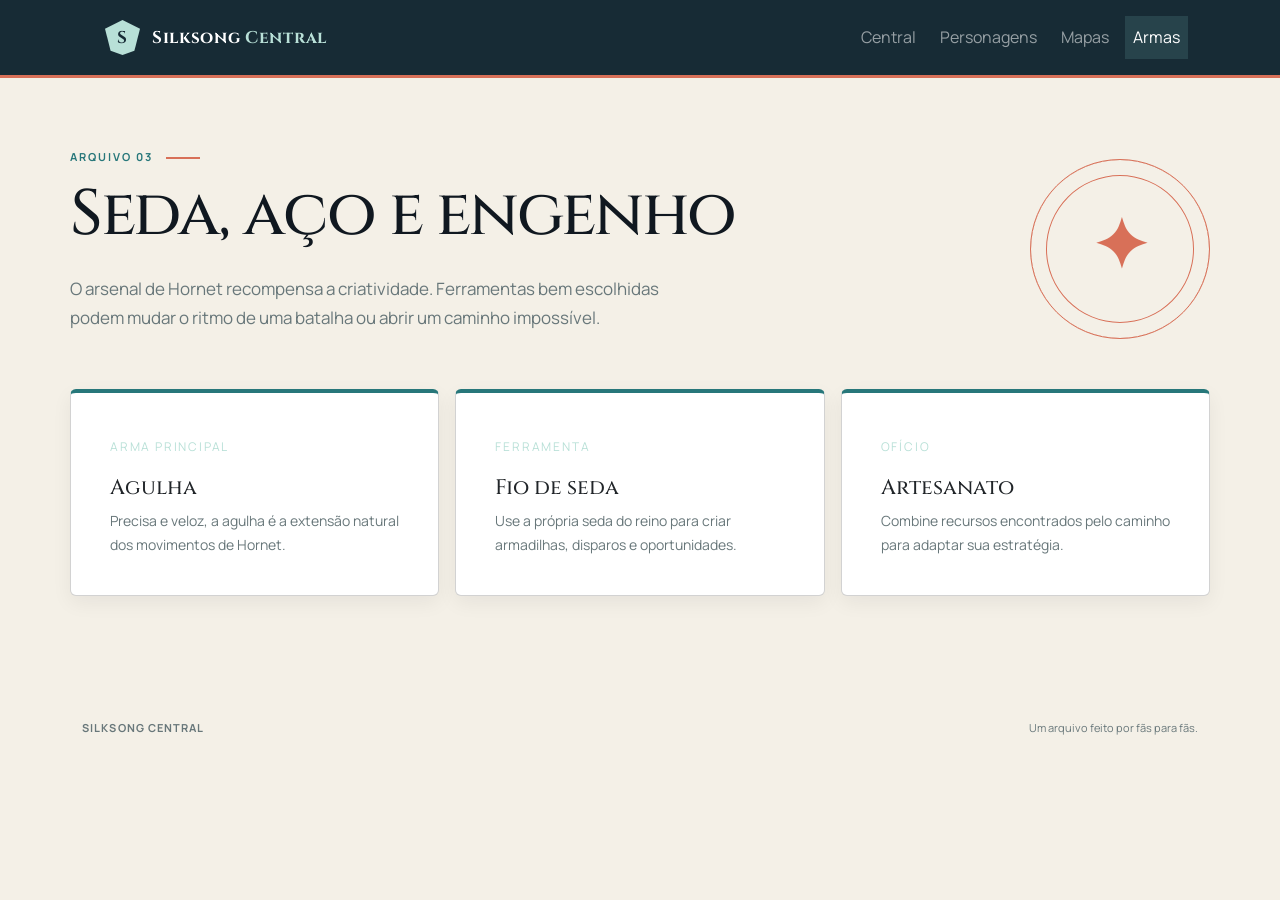
==== armas.html @ 537a9fef "início" ====
<!doctype html>
<html lang="pt-BR">
  <head>
    <meta charset="utf-8" />
    <meta name="viewport" content="width=device-width, initial-scale=1" />
    <title>Armas | Silksong Central</title>
    <link rel="preconnect" href="https://fonts.googleapis.com" />
    <link rel="preconnect" href="https://fonts.gstatic.com" crossorigin />
    <link
      href="https://fonts.googleapis.com/css2?family=Cinzel:wght@600;700;800&family=Manrope:wght@400;500;600;700&display=swap"
      rel="stylesheet"
    />
    <link
      href="https://cdn.jsdelivr.net/npm/bootstrap@5.3.3/dist/css/bootstrap.min.css"
      rel="stylesheet"
    />
    <link rel="stylesheet" href="css/style.css" />
  </head>
  <body>
    <header>
      <nav class="navbar navbar-expand-lg site-header" data-bs-theme="dark">
        <div class="container">
          <a class="navbar-brand brand" href="central.html"
            ><span class="brand-mark">S</span
            ><span>Silksong <em>Central</em></span></a
          ><button
            class="navbar-toggler"
            type="button"
            data-bs-toggle="collapse"
            data-bs-target="#siteNav"
            aria-label="Abrir menu"
          >
            <span class="navbar-toggler-icon"></span>
          </button>
          <div
            class="collapse navbar-collapse justify-content-end"
            id="siteNav"
          >
            <ul class="navbar-nav gap-lg-2">
              <li class="nav-item">
                <a class="nav-link" href="central.html">Central</a>
              </li>
              <li class="nav-item">
                <a class="nav-link" href="personagens.html">Personagens</a>
              </li>
              <li class="nav-item">
                <a class="nav-link" href="mapas.html">Mapas</a>
              </li>
              <li class="nav-item">
                <a class="nav-link active" href="armas.html" aria-current="page"
                  >Armas</a
                >
              </li>
            </ul>
          </div>
        </div>
      </nav>
    </header>
    <main class="page-main container">
      <div class="row align-items-center g-5">
        <div class="col-lg-8">
          <p class="eyebrow">Arquivo 03 <span></span></p>
          <h1>Seda, aço e engenho</h1>
          <p class="page-lead">
            O arsenal de Hornet recompensa a criatividade. Ferramentas bem
            escolhidas podem mudar o ritmo de uma batalha ou abrir um caminho
            impossível.
          </p>
        </div>
        <div class="col-lg-4">
          <div class="tool-symbol" aria-hidden="true">✦</div>
        </div>
      </div>
      <div class="row g-3 mt-4">
        <div class="col-md-4">
          <article class="card entry h-100">
            <div class="card-body">
              <span class="card-number">ARMA PRINCIPAL</span>
              <h2>Agulha</h2>
              <p>
                Precisa e veloz, a agulha é a extensão natural dos movimentos de
                Hornet.
              </p>
            </div>
          </article>
        </div>
        <div class="col-md-4">
          <article class="card entry h-100">
            <div class="card-body">
              <span class="card-number">FERRAMENTA</span>
              <h2>Fio de seda</h2>
              <p>
                Use a própria seda do reino para criar armadilhas, disparos e
                oportunidades.
              </p>
            </div>
          </article>
        </div>
        <div class="col-md-4">
          <article class="card entry h-100">
            <div class="card-body">
              <span class="card-number">OFÍCIO</span>
              <h2>Artesanato</h2>
              <p>
                Combine recursos encontrados pelo caminho para adaptar sua
                estratégia.
              </p>
            </div>
          </article>
        </div>
      </div>
    </main>
    <footer class="container">
      SILKSONG CENTRAL <span>Um arquivo feito por fãs para fãs.</span>
    </footer>
    <script src="https://cdn.jsdelivr.net/npm/bootstrap@5.3.3/dist/js/bootstrap.bundle.min.js"></script>
  </body>
</html>
---- css/style.css ----
@import url("https://fonts.googleapis.com/css2?family=Cinzel:wght@600;700;800&family=Manrope:wght@400;500;600;700&display=swap");

:root {
  --ink: #101820;
  --night: #172b35;
  --teal: #27777a;
  --aqua: #b8e0d7;
  --coral: #d87058;
  --paper: #f4f0e7;
  --muted: #68777a;
}
* {
  box-sizing: border-box;
}

body {
  margin: 0;
  color: var(--ink);
  background: var(--paper);
  font:
    16px/1.7 "Manrope",
    sans-serif;
}

a {
  color: inherit;
  text-decoration: none;
}

.content-width {
  width: min(1120px, calc(100% - 48px));
  margin-inline: auto;
}

.site-header {
  min-height: 78px;
  padding: 0 max(24px, calc((100vw - 1120px) / 2));
  display: flex;
  align-items: center;
  justify-content: space-between;
  gap: 30px;
  background: var(--night);
  color: #fff;
  border-bottom: 3px solid var(--coral);
}

.brand {
  display: flex;
  align-items: center;
  gap: 12px;
  font:
    700 17px "Cinzel",
    serif;
  letter-spacing: 0.04em;
  white-space: nowrap;
}
.brand em {
  color: var(--aqua);
  font-style: normal;
}
.brand-mark {
  display: grid;
  width: 35px;
  height: 35px;
  place-items: center;
  color: var(--night);
  background: var(--aqua);
  clip-path: polygon(50% 0, 100% 25%, 84% 88%, 50% 100%, 16% 88%, 0 25%);
}

nav ul {
  display: flex;
  gap: 7px;
  padding: 0;
  margin: 0;
  list-style: none;
}
nav a {
  display: block;
  padding: 9px 13px;
  color: #c7d6d4;
  font-size: 13px;
  font-weight: 700;
}
nav a:hover,
nav a.active {
  color: #fff;
  background: #27434b;
}

.hero {
  display: grid;
  grid-template-columns: 0.9fr 1.1fr;
  min-height: 540px;
  align-items: center;
  gap: 36px;
}
.hero-copy {
  padding-block: 60px;
}
.eyebrow {
  margin: 0 0 13px;
  color: var(--teal);
  font-size: 11px;
  font-weight: 700;
  letter-spacing: 0.18em;
  text-transform: uppercase;
}
.eyebrow span {
  display: inline-block;
  width: 34px;
  margin-left: 9px;
  border-top: 2px solid var(--coral);
  vertical-align: middle;
}

h1,
h2,
h3 {
  margin-top: 0;
  font-family: "Cinzel", serif;
  line-height: 1.12;
}
h1 {
  margin-bottom: 24px;
  font-size: clamp(42px, 6vw, 78px);
  letter-spacing: -0.03em;
}
h1 strong {
  color: var(--teal);
  font-weight: 800;
}
.intro {
  max-width: 460px;
  margin-bottom: 31px;
  color: var(--muted);
  font-size: 17px;
}
.button {
  display: inline-flex;
  align-items: center;
  gap: 25px;
  padding: 13px 18px;
  color: #fff;
  background: var(--coral);
  font-size: 13px;
  font-weight: 700;
  box-shadow: 5px 5px 0 var(--night);
  transition:
    transform 0.2s,
    box-shadow 0.2s;
}
.button:hover {
  transform: translate(3px, 3px);
  box-shadow: 2px 2px 0 var(--night);
}

.hero-art {
  position: relative;
  min-height: 430px;
  overflow: hidden;
  isolation: isolate;
  background: var(--teal);
}
.hero-art:before {
  position: absolute;
  inset: 0;
  z-index: -1;
  background:
    repeating-linear-gradient(
      125deg,
      transparent 0 18px,
      rgba(255, 255, 255, 0.04) 19px 20px
    ),
    linear-gradient(145deg, #174a55, #449a91);
  content: "";
}
.moon {
  position: absolute;
  top: 62px;
  right: 14%;
  width: 180px;
  height: 180px;
  border-radius: 50%;
  background: var(--aqua);
  box-shadow:
    0 0 0 16px rgba(184, 224, 215, 0.13),
    0 0 70px rgba(184, 224, 215, 0.35);
}
.spire {
  position: absolute;
  bottom: -70px;
  left: 32%;
  width: 230px;
  height: 370px;
  background: #102d38;
  clip-path: polygon(
    47% 0,
    58% 34%,
    74% 44%,
    68% 100%,
    9% 100%,
    22% 49%,
    38% 38%
  );
}
.silk {
  position: absolute;
  z-index: 1;
  width: 280px;
  height: 600px;
  border: 2px solid rgba(244, 240, 231, 0.55);
  border-radius: 50%;
  transform: rotate(29deg);
}
.silk-one {
  top: -170px;
  left: 4%;
}
.silk-two {
  top: -140px;
  right: -70px;
  transform: rotate(-27deg);
}
.hero-caption {
  position: absolute;
  right: 24px;
  bottom: 22px;
  color: var(--aqua);
  font:
    700 12px/1.2 "Cinzel",
    serif;
  letter-spacing: 0.19em;
  text-align: right;
}
.hero-caption small {
  font:
    9px "Manrope",
    sans-serif;
  letter-spacing: 0.12em;
}

.section {
  padding-block: 42px 100px;
}
.section-heading {
  display: flex;
  align-items: center;
  gap: 30px;
  margin-bottom: 27px;
}
.section-heading h2 {
  margin: 0;
  font-size: 31px;
}
.rule {
  height: 1px;
  flex: 1;
  background: #cbd1c7;
}
.feature-grid {
  display: grid;
  grid-template-columns: repeat(3, 1fr);
  gap: 15px;
}
.feature-card {
  min-height: 250px;
  padding: 26px;
  position: relative;
  overflow: hidden;
  color: #fff;
  background: var(--night);
}
.feature-card:after {
  position: absolute;
  right: -25px;
  bottom: -60px;
  width: 170px;
  height: 170px;
  border: 1px solid rgba(184, 224, 215, 0.35);
  border-radius: 50%;
  content: "";
}
.card-maps {
  background: #286e73;
}
.card-tools {
  background: #a35348;
}
.card-number {
  color: var(--aqua);
  font:
    12px "Manrope",
    sans-serif;
  letter-spacing: 0.15em;
}
.feature-card h3 {
  max-width: 200px;
  margin: 25px 0 9px;
  font-size: 22px;
}
.feature-card p {
  max-width: 230px;
  margin: 0;
  color: #d2dfdb;
  font-size: 13px;
  line-height: 1.6;
}
.card-link {
  position: absolute;
  bottom: 24px;
  color: var(--aqua);
  font-size: 12px;
  font-weight: 700;
}
.quote-band {
  padding: 45px 0;
  color: #fff;
  background: var(--night);
}
.quote-band p {
  margin: 0 0 7px;
  font:
    23px "Cinzel",
    serif;
}
.quote-band span {
  color: var(--aqua);
  font-size: 11px;
  letter-spacing: 0.12em;
  text-transform: uppercase;
}
footer {
  padding-block: 23px;
  color: var(--muted);
  font-size: 11px;
  font-weight: 700;
  letter-spacing: 0.1em;
}
footer span {
  float: right;
  font-weight: 400;
  letter-spacing: 0;
}

.page-main {
  padding: 70px 0 100px;
}
.page-main h1 {
  font-size: clamp(38px, 5vw, 64px);
}
.page-lead {
  max-width: 620px;
  color: var(--muted);
  font-size: 17px;
}
.entry-grid {
  display: grid;
  grid-template-columns: repeat(3, 1fr);
  gap: 15px;
  margin-top: 45px;
}
.entry {
  min-height: 190px;
  padding: 23px;
  background: #fff;
  border-top: 4px solid var(--teal);
  box-shadow: 0 7px 20px rgba(16, 24, 32, 0.06);
}
.entry h2 {
  margin: 18px 0 8px;
  font-size: 21px;
}
.entry p {
  margin: 0;
  color: var(--muted);
  font-size: 14px;
}

.page-image {
  width: 100%;
  border: 12px solid #fff;
  box-shadow: 12px 12px 0 var(--aqua);
}
.map-symbol,
.tool-symbol {
  display: grid;
  width: 180px;
  height: 180px;
  margin-left: auto;
  place-items: center;
  color: var(--teal);
  border: 1px solid var(--teal);
  border-radius: 50%;
  font:
    800 68px "Cinzel",
    serif;
  box-shadow:
    inset 0 0 0 15px var(--paper),
    inset 0 0 0 16px var(--teal);
}
.tool-symbol {
  color: var(--coral);
  border-color: var(--coral);
  box-shadow:
    inset 0 0 0 15px var(--paper),
    inset 0 0 0 16px var(--coral);
}
.btn-primary {
  border: 0;
  border-radius: 0;
  background: var(--coral);
  box-shadow: 5px 5px 0 var(--night);
}
.btn-primary:hover {
  background: #b95845;
}
.btn-outline-light {
  border-radius: 0;
}

@media (max-width: 700px) {
  .site-header {
    flex-wrap: wrap;
    padding: 17px 18px 13px;
    gap: 12px;
  }
  .site-header nav {
    width: 100%;
    overflow-x: auto;
  }
  .site-header nav ul {
    justify-content: space-between;
  }
  .site-header nav a {
    padding: 6px 7px;
  }
  .content-width {
    width: min(100% - 36px, 1120px);
  }
  .hero {
    grid-template-columns: 1fr;
    min-height: auto;
    gap: 10px;
  }
  .hero-copy {
    padding: 60px 0 30px;
  }
  .hero-art {
    min-height: 310px;
  }
  .moon {
    top: 30px;
    width: 130px;
    height: 130px;
  }
  .section {
    padding-bottom: 65px;
  }
  .feature-grid,
  .entry-grid {
    grid-template-columns: 1fr;
  }
  .feature-card {
    min-height: 215px;
  }
  footer span {
    float: none;
    display: block;
    margin-top: 5px;
  }
}
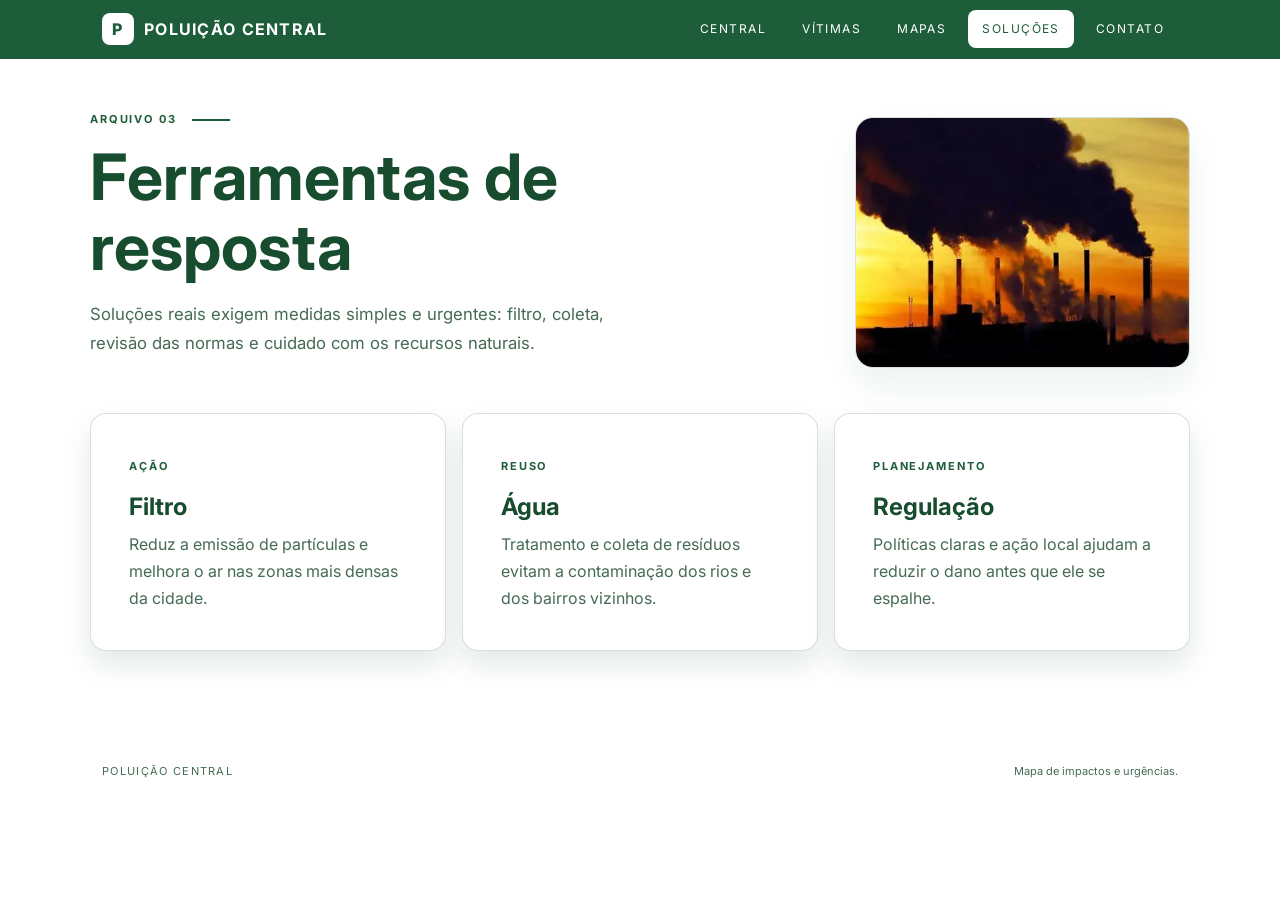
==== commit ea5ab4c2: "fim" ====
--- a/armas.html
+++ b/armas.html
@@ -3,116 +3,81 @@
   <head>
     <meta charset="utf-8" />
     <meta name="viewport" content="width=device-width, initial-scale=1" />
-    <title>Armas | Silksong Central</title>
+    <title>Soluções | Poluição Central</title>
     <link rel="preconnect" href="https://fonts.googleapis.com" />
     <link rel="preconnect" href="https://fonts.gstatic.com" crossorigin />
-    <link
-      href="https://fonts.googleapis.com/css2?family=Cinzel:wght@600;700;800&family=Manrope:wght@400;500;600;700&display=swap"
-      rel="stylesheet"
-    />
-    <link
-      href="https://cdn.jsdelivr.net/npm/bootstrap@5.3.3/dist/css/bootstrap.min.css"
-      rel="stylesheet"
-    />
+    <link href="https://fonts.googleapis.com/css2?family=Cinzel:wght@600;700;800&family=Manrope:wght@400;500;600;700&display=swap" rel="stylesheet" />
+    <link href="https://cdn.jsdelivr.net/npm/bootstrap@5.3.3/dist/css/bootstrap.min.css" rel="stylesheet" />
     <link rel="stylesheet" href="css/style.css" />
   </head>
   <body>
     <header>
       <nav class="navbar navbar-expand-lg site-header" data-bs-theme="dark">
         <div class="container">
-          <a class="navbar-brand brand" href="central.html"
-            ><span class="brand-mark">S</span
-            ><span>Silksong <em>Central</em></span></a
-          ><button
-            class="navbar-toggler"
-            type="button"
-            data-bs-toggle="collapse"
-            data-bs-target="#siteNav"
-            aria-label="Abrir menu"
-          >
+          <a class="navbar-brand brand" href="central.html"><span class="brand-mark">P</span><span>Poluição <em>Central</em></span></a>
+          <button class="navbar-toggler" type="button" data-bs-toggle="collapse" data-bs-target="#siteNav" aria-label="Abrir menu">
             <span class="navbar-toggler-icon"></span>
           </button>
-          <div
-            class="collapse navbar-collapse justify-content-end"
-            id="siteNav"
-          >
+          <div class="collapse navbar-collapse justify-content-end" id="siteNav">
             <ul class="navbar-nav gap-lg-2">
-              <li class="nav-item">
-                <a class="nav-link" href="central.html">Central</a>
-              </li>
-              <li class="nav-item">
-                <a class="nav-link" href="personagens.html">Personagens</a>
-              </li>
-              <li class="nav-item">
-                <a class="nav-link" href="mapas.html">Mapas</a>
-              </li>
-              <li class="nav-item">
-                <a class="nav-link active" href="armas.html" aria-current="page"
-                  >Armas</a
-                >
-              </li>
+              <li class="nav-item"><a class="nav-link" href="central.html">Central</a></li>
+              <li class="nav-item"><a class="nav-link" href="personagens.html">Vítimas</a></li>
+              <li class="nav-item"><a class="nav-link" href="mapas.html">Mapas</a></li>
+              <li class="nav-item"><a class="nav-link active" href="armas.html" aria-current="page">Soluções</a></li>
+              <li class="nav-item"><a class="nav-link" href="contact.html">Contato</a></li>
             </ul>
           </div>
         </div>
       </nav>
     </header>
+
     <main class="page-main container">
       <div class="row align-items-center g-5">
         <div class="col-lg-8">
           <p class="eyebrow">Arquivo 03 <span></span></p>
-          <h1>Seda, aço e engenho</h1>
+          <h1>Ferramentas de resposta</h1>
           <p class="page-lead">
-            O arsenal de Hornet recompensa a criatividade. Ferramentas bem
-            escolhidas podem mudar o ritmo de uma batalha ou abrir um caminho
-            impossível.
+            Soluções reais exigem medidas simples e urgentes: filtro, coleta, revisão das normas e cuidado com os recursos naturais.
           </p>
         </div>
         <div class="col-lg-4">
-          <div class="tool-symbol" aria-hidden="true">✦</div>
+          <img class="page-image img-fluid" src="imagens/ar-poluicao.webp" alt="Representação de soluções para a poluição" />
         </div>
       </div>
+
       <div class="row g-3 mt-4">
         <div class="col-md-4">
           <article class="card entry h-100">
             <div class="card-body">
-              <span class="card-number">ARMA PRINCIPAL</span>
-              <h2>Agulha</h2>
-              <p>
-                Precisa e veloz, a agulha é a extensão natural dos movimentos de
-                Hornet.
-              </p>
+              <span class="card-number">Ação</span>
+              <h2>Filtro</h2>
+              <p>Reduz a emissão de partículas e melhora o ar nas zonas mais densas da cidade.</p>
             </div>
           </article>
         </div>
         <div class="col-md-4">
           <article class="card entry h-100">
             <div class="card-body">
-              <span class="card-number">FERRAMENTA</span>
-              <h2>Fio de seda</h2>
-              <p>
-                Use a própria seda do reino para criar armadilhas, disparos e
-                oportunidades.
-              </p>
+              <span class="card-number">Reuso</span>
+              <h2>Água</h2>
+              <p>Tratamento e coleta de resíduos evitam a contaminação dos rios e dos bairros vizinhos.</p>
             </div>
           </article>
         </div>
         <div class="col-md-4">
           <article class="card entry h-100">
             <div class="card-body">
-              <span class="card-number">OFÍCIO</span>
-              <h2>Artesanato</h2>
-              <p>
-                Combine recursos encontrados pelo caminho para adaptar sua
-                estratégia.
-              </p>
+              <span class="card-number">Planejamento</span>
+              <h2>Regulação</h2>
+              <p>Políticas claras e ação local ajudam a reduzir o dano antes que ele se espalhe.</p>
             </div>
           </article>
         </div>
       </div>
     </main>
     <footer class="container">
-      SILKSONG CENTRAL <span>Um arquivo feito por fãs para fãs.</span>
+      Poluição Central <span>Mapa de impactos e urgências.</span>
     </footer>
     <script src="https://cdn.jsdelivr.net/npm/bootstrap@5.3.3/dist/js/bootstrap.bundle.min.js"></script>
   </body>
-</html>
+</html>
--- a/css/style.css
+++ b/css/style.css
@@ -1,25 +1,29 @@
-@import url("https://fonts.googleapis.com/css2?family=Cinzel:wght@600;700;800&family=Manrope:wght@400;500;600;700&display=swap");
+@import url("https://fonts.googleapis.com/css2?family=Inter:wght@400;500;600;700;800&display=swap");
 
 :root {
-  --ink: #101820;
-  --night: #172b35;
-  --teal: #27777a;
-  --aqua: #b8e0d7;
-  --coral: #d87058;
-  --paper: #f4f0e7;
-  --muted: #68777a;
-}
+  --green: #1d5d3a;
+  --green-dark: #184c2e;
+  --green-soft: #edf9f0;
+  --white: #ffffff;
+  --line: rgba(29, 93, 58, 0.18);
+  --text: #123823;
+  --muted: #446b54;
+  --shadow: rgba(24, 76, 46, 0.12);
+}
+
 * {
   box-sizing: border-box;
 }
 
+html {
+  scroll-behavior: smooth;
+}
+
 body {
   margin: 0;
-  color: var(--ink);
-  background: var(--paper);
-  font:
-    16px/1.7 "Manrope",
-    sans-serif;
+  background: var(--white);
+  color: var(--text);
+  font-family: "Inter", sans-serif;
 }
 
 a {
@@ -27,446 +31,512 @@
   text-decoration: none;
 }
 
+img {
+  display: block;
+  max-width: 100%;
+}
+
+.container,
 .content-width {
-  width: min(1120px, calc(100% - 48px));
+  width: min(1100px, calc(100% - 32px));
   margin-inline: auto;
 }
 
 .site-header {
-  min-height: 78px;
-  padding: 0 max(24px, calc((100vw - 1120px) / 2));
-  display: flex;
-  align-items: center;
-  justify-content: space-between;
-  gap: 30px;
-  background: var(--night);
-  color: #fff;
-  border-bottom: 3px solid var(--coral);
+  background: var(--green);
+  border-bottom: 1px solid var(--line);
 }
 
 .brand {
   display: flex;
   align-items: center;
-  gap: 12px;
-  font:
-    700 17px "Cinzel",
-    serif;
-  letter-spacing: 0.04em;
-  white-space: nowrap;
-}
+  gap: 10px;
+  color: var(--white);
+  font-size: 1rem;
+  font-weight: 700;
+  letter-spacing: 0.08em;
+  text-transform: uppercase;
+}
+
 .brand em {
-  color: var(--aqua);
+  color: var(--white);
   font-style: normal;
 }
+
 .brand-mark {
-  display: grid;
-  width: 35px;
-  height: 35px;
+  display: inline-grid;
   place-items: center;
-  color: var(--night);
-  background: var(--aqua);
-  clip-path: polygon(50% 0, 100% 25%, 84% 88%, 50% 100%, 16% 88%, 0 25%);
-}
-
-nav ul {
-  display: flex;
-  gap: 7px;
-  padding: 0;
-  margin: 0;
-  list-style: none;
-}
-nav a {
-  display: block;
-  padding: 9px 13px;
-  color: #c7d6d4;
-  font-size: 13px;
-  font-weight: 700;
-}
-nav a:hover,
-nav a.active {
-  color: #fff;
-  background: #27434b;
+  width: 32px;
+  height: 32px;
+  border-radius: 8px;
+  background: var(--white);
+  color: var(--green);
+  font-weight: 800;
+}
+
+.nav-link {
+  color: var(--white) !important;
+  font-size: 12px;
+  text-transform: uppercase;
+  letter-spacing: 0.12em;
+  padding: 10px 14px !important;
+}
+
+.nav-link:hover,
+.nav-link.active {
+  color: var(--green) !important;
+  background: var(--white);
+  border-radius: 8px;
 }
 
 .hero {
   display: grid;
-  grid-template-columns: 0.9fr 1.1fr;
-  min-height: 540px;
+  grid-template-columns: 1.1fr 0.9fr;
   align-items: center;
-  gap: 36px;
-}
-.hero-copy {
-  padding-block: 60px;
-}
+  gap: 32px;
+  min-height: 520px;
+  padding: 30px 0 20px;
+}
+
 .eyebrow {
-  margin: 0 0 13px;
-  color: var(--teal);
+  margin: 0 0 14px;
+  color: var(--green);
   font-size: 11px;
   font-weight: 700;
-  letter-spacing: 0.18em;
-  text-transform: uppercase;
-}
+  letter-spacing: 0.17em;
+  text-transform: uppercase;
+}
+
 .eyebrow span {
   display: inline-block;
-  width: 34px;
-  margin-left: 9px;
-  border-top: 2px solid var(--coral);
+  width: 38px;
+  margin-left: 10px;
+  border-top: 2px solid var(--green);
   vertical-align: middle;
 }
 
 h1,
 h2,
 h3 {
-  margin-top: 0;
-  font-family: "Cinzel", serif;
-  line-height: 1.12;
-}
+  margin: 0 0 18px;
+  font-weight: 700;
+  line-height: 1.1;
+  color: var(--green-dark);
+}
+
 h1 {
-  margin-bottom: 24px;
-  font-size: clamp(42px, 6vw, 78px);
-  letter-spacing: -0.03em;
-}
+  font-size: clamp(2.5rem, 6vw, 5rem);
+}
+
 h1 strong {
-  color: var(--teal);
-  font-weight: 800;
-}
-.intro {
-  max-width: 460px;
-  margin-bottom: 31px;
+  color: var(--green);
+}
+
+.intro,
+.page-lead {
+  max-width: 560px;
   color: var(--muted);
-  font-size: 17px;
-}
+  font-size: 1.05rem;
+  line-height: 1.7;
+}
+
 .button {
   display: inline-flex;
   align-items: center;
-  gap: 25px;
-  padding: 13px 18px;
-  color: #fff;
-  background: var(--coral);
-  font-size: 13px;
-  font-weight: 700;
-  box-shadow: 5px 5px 0 var(--night);
-  transition:
-    transform 0.2s,
-    box-shadow 0.2s;
-}
+  gap: 12px;
+  padding: 12px 18px;
+  background: var(--green);
+  color: var(--white);
+  font-size: 12px;
+  font-weight: 700;
+  letter-spacing: 0.12em;
+  text-transform: uppercase;
+  border-radius: 10px;
+  border: none;
+  box-shadow: 0 12px 24px rgba(29, 93, 58, 0.12);
+}
+
 .button:hover {
-  transform: translate(3px, 3px);
-  box-shadow: 2px 2px 0 var(--night);
+  background: var(--green-dark);
+  color: var(--white);
 }
 
 .hero-art {
   position: relative;
-  min-height: 430px;
+  min-height: 420px;
+  border-radius: 20px;
   overflow: hidden;
-  isolation: isolate;
-  background: var(--teal);
-}
-.hero-art:before {
-  position: absolute;
-  inset: 0;
-  z-index: -1;
-  background:
-    repeating-linear-gradient(
-      125deg,
-      transparent 0 18px,
-      rgba(255, 255, 255, 0.04) 19px 20px
-    ),
-    linear-gradient(145deg, #174a55, #449a91);
+  background: linear-gradient(180deg, #effaf1 0%, #dfeee3 100%);
+  border: 1px solid var(--line);
+}
+
+.hero-art::before,
+.hero-art::after {
   content: "";
-}
-.moon {
-  position: absolute;
-  top: 62px;
-  right: 14%;
+  position: absolute;
+  border-radius: 50%;
+}
+
+.hero-art::before {
   width: 180px;
   height: 180px;
+  right: 12%;
+  top: 14%;
+  background: rgba(29, 93, 58, 0.08);
+}
+
+.hero-art::after {
+  width: 170px;
+  height: 170px;
+  left: 14%;
+  bottom: 10%;
+  background: rgba(29, 93, 58, 0.06);
+}
+
+.city {
+  position: absolute;
+  inset: auto 0 0 0;
+  height: 190px;
+  background: linear-gradient(180deg, rgba(255, 255, 255, 0), rgba(29, 93, 58, 0.08));
+}
+
+.city::before,
+.city::after {
+  content: "";
+  position: absolute;
+  bottom: 0;
+  width: 22%;
+  height: 130px;
+  background: rgba(29, 93, 58, 0.12);
+}
+
+.city::before {
+  left: 18%;
+}
+
+.city::after {
+  right: 22%;
+  height: 170px;
+}
+
+.tower {
+  position: absolute;
+  left: 50%;
+  transform: translateX(-50%);
+  bottom: 0;
+  width: 120px;
+  height: 220px;
+  border: 1px solid rgba(29, 93, 58, 0.18);
+  background: linear-gradient(180deg, rgba(29, 93, 58, 0.18), rgba(255, 255, 255, 0.7));
+}
+
+.tower::before,
+.tower::after {
+  content: "";
+  position: absolute;
+  left: 50%;
+  transform: translateX(-50%);
+}
+
+.tower::before {
+  bottom: 24px;
+  width: 150px;
+  height: 18px;
+  background: rgba(29, 93, 58, 0.18);
+}
+
+.tower::after {
+  bottom: 64px;
+  width: 80px;
+  height: 120px;
+  border: 1px solid rgba(29, 93, 58, 0.18);
+}
+
+.smoke {
+  position: absolute;
+  width: 230px;
+  height: 90px;
   border-radius: 50%;
-  background: var(--aqua);
-  box-shadow:
-    0 0 0 16px rgba(184, 224, 215, 0.13),
-    0 0 70px rgba(184, 224, 215, 0.35);
-}
-.spire {
-  position: absolute;
-  bottom: -70px;
-  left: 32%;
-  width: 230px;
-  height: 370px;
-  background: #102d38;
-  clip-path: polygon(
-    47% 0,
-    58% 34%,
-    74% 44%,
-    68% 100%,
-    9% 100%,
-    22% 49%,
-    38% 38%
-  );
-}
-.silk {
-  position: absolute;
-  z-index: 1;
-  width: 280px;
-  height: 600px;
-  border: 2px solid rgba(244, 240, 231, 0.55);
-  border-radius: 50%;
-  transform: rotate(29deg);
-}
-.silk-one {
-  top: -170px;
-  left: 4%;
-}
-.silk-two {
-  top: -140px;
-  right: -70px;
-  transform: rotate(-27deg);
-}
+  background: rgba(29, 93, 58, 0.08);
+  filter: blur(18px);
+}
+
+.smoke-one { left: 8%; top: 18%; }
+.smoke-two { right: 12%; top: 24%; }
+
 .hero-caption {
   position: absolute;
-  right: 24px;
-  bottom: 22px;
-  color: var(--aqua);
-  font:
-    700 12px/1.2 "Cinzel",
-    serif;
-  letter-spacing: 0.19em;
-  text-align: right;
-}
-.hero-caption small {
-  font:
-    9px "Manrope",
-    sans-serif;
-  letter-spacing: 0.12em;
+  right: 22px;
+  bottom: 18px;
+  color: var(--green-dark);
+  font-size: 11px;
+  letter-spacing: 0.18em;
+  text-transform: uppercase;
 }
 
 .section {
-  padding-block: 42px 100px;
-}
+  padding: 48px 0 80px;
+}
+
+.risk-section {
+  margin-top: 18px;
+}
+
 .section-heading {
   display: flex;
   align-items: center;
-  gap: 30px;
-  margin-bottom: 27px;
-}
+  gap: 20px;
+  margin-bottom: 24px;
+}
+
 .section-heading h2 {
   margin: 0;
-  font-size: 31px;
-}
+  font-size: clamp(1.5rem, 2.4vw, 2.1rem);
+  line-height: 1.2;
+}
+
 .rule {
+  flex: 1;
   height: 1px;
-  flex: 1;
-  background: #cbd1c7;
-}
-.feature-grid {
+  background: var(--line);
+}
+
+.feature-grid,
+.entry-grid {
   display: grid;
-  grid-template-columns: repeat(3, 1fr);
-  gap: 15px;
-}
+  grid-template-columns: repeat(3, minmax(0, 1fr));
+  gap: 18px;
+}
+
+.feature-card,
+.entry,
+.contact-card,
+.info-box {
+  background: var(--white);
+  border: 1px solid var(--line);
+  border-radius: 16px;
+  padding: 22px;
+  box-shadow: 0 14px 28px var(--shadow);
+}
+
+.feature-card,
+.entry {
+  min-height: 220px;
+}
+
 .feature-card {
-  min-height: 250px;
-  padding: 26px;
   position: relative;
   overflow: hidden;
-  color: #fff;
-  background: var(--night);
-}
-.feature-card:after {
-  position: absolute;
-  right: -25px;
-  bottom: -60px;
-  width: 170px;
-  height: 170px;
-  border: 1px solid rgba(184, 224, 215, 0.35);
+  background: var(--green-soft);
+}
+
+.feature-card::after {
+  content: "";
+  position: absolute;
+  right: -22px;
+  bottom: -22px;
+  width: 120px;
+  height: 120px;
   border-radius: 50%;
-  content: "";
-}
-.card-maps {
-  background: #286e73;
-}
-.card-tools {
-  background: #a35348;
-}
+  border: 1px solid rgba(29, 93, 58, 0.18);
+}
+
 .card-number {
-  color: var(--aqua);
-  font:
-    12px "Manrope",
-    sans-serif;
-  letter-spacing: 0.15em;
-}
+  color: var(--green);
+  font-size: 11px;
+  font-weight: 700;
+  letter-spacing: 0.17em;
+  text-transform: uppercase;
+}
+
 .feature-card h3 {
-  max-width: 200px;
-  margin: 25px 0 9px;
-  font-size: 22px;
-}
-.feature-card p {
-  max-width: 230px;
+  margin: 18px 0 8px;
+  font-size: 1.6rem;
+}
+
+.feature-card p,
+.entry p,
+.info-box p {
+  color: var(--muted);
+  line-height: 1.7;
   margin: 0;
-  color: #d2dfdb;
-  font-size: 13px;
-  line-height: 1.6;
-}
+}
+
 .card-link {
-  position: absolute;
-  bottom: 24px;
-  color: var(--aqua);
-  font-size: 12px;
-  font-weight: 700;
-}
+  display: inline-block;
+  margin-top: 22px;
+  color: var(--green);
+  font-size: 11px;
+  font-weight: 700;
+  letter-spacing: 0.12em;
+  text-transform: uppercase;
+}
+
 .quote-band {
-  padding: 45px 0;
-  color: #fff;
-  background: var(--night);
-}
+  background: var(--green-soft);
+  border-top: 1px solid var(--line);
+  border-bottom: 1px solid var(--line);
+  padding: 34px 0;
+}
+
 .quote-band p {
-  margin: 0 0 7px;
-  font:
-    23px "Cinzel",
-    serif;
-}
+  margin: 0 0 8px;
+  font-size: 1.8rem;
+  font-weight: 700;
+  color: var(--green-dark);
+}
+
 .quote-band span {
-  color: var(--aqua);
-  font-size: 11px;
-  letter-spacing: 0.12em;
-  text-transform: uppercase;
-}
-footer {
-  padding-block: 23px;
   color: var(--muted);
   font-size: 11px;
-  font-weight: 700;
-  letter-spacing: 0.1em;
-}
+  letter-spacing: 0.12em;
+  text-transform: uppercase;
+}
+
+.page-main {
+  padding: 52px 0 90px;
+}
+
+.page-main h1 {
+  font-size: clamp(2.2rem, 5vw, 4rem);
+}
+
+.page-image {
+  width: 100%;
+  border-radius: 18px;
+  border: 1px solid var(--line);
+  box-shadow: 0 18px 34px rgba(29, 93, 58, 0.08);
+}
+
+.entry h2 {
+  margin: 18px 0 10px;
+  font-size: 1.5rem;
+}
+
+.table-wrap {
+  margin-top: 36px;
+  overflow-x: auto;
+  border: 1px solid var(--line);
+  border-radius: 16px;
+}
+
+.table {
+  width: 100%;
+  margin: 0;
+  border-collapse: collapse;
+  background: var(--white);
+}
+
+.table th,
+.table td {
+  padding: 14px 16px;
+  border-bottom: 1px solid var(--line);
+  color: var(--text);
+  text-align: left;
+}
+
+.table thead th {
+  background: var(--green-soft);
+  color: var(--green-dark);
+  font-size: 12px;
+  letter-spacing: 0.12em;
+  text-transform: uppercase;
+}
+
+.table tbody tr:nth-child(even) {
+  background: var(--green-soft);
+}
+
+.form-label,
+.contact-card label {
+  display: block;
+  margin-bottom: 8px;
+  color: var(--green-dark);
+  font-size: 0.8rem;
+  font-weight: 700;
+  letter-spacing: 0.08em;
+  text-transform: uppercase;
+}
+
+.contact-card input,
+.contact-card textarea {
+  width: 100%;
+  padding: 12px 14px;
+  border: 1px solid var(--line);
+  border-radius: 10px;
+  background: var(--white);
+  color: var(--text);
+}
+
+.contact-card input:focus,
+.contact-card textarea:focus {
+  outline: 2px solid rgba(29, 93, 58, 0.2);
+  border-color: var(--green);
+}
+
+.info-box {
+  margin-top: 18px;
+  background: var(--green-soft);
+}
+
+.info-box strong {
+  display: block;
+  margin-bottom: 8px;
+  color: var(--green-dark);
+}
+
+.image-placeholder {
+  margin-top: 24px;
+  display: grid;
+  place-items: center;
+  height: 180px;
+  border: 1px dashed var(--line);
+  border-radius: 16px;
+  color: var(--green);
+  background: var(--green-soft);
+  font-weight: 700;
+  letter-spacing: 0.12em;
+  text-transform: uppercase;
+}
+
+.image-placeholder.small {
+  height: 110px;
+  font-size: 12px;
+}
+
+footer {
+  padding: 22px 0 30px;
+  color: var(--muted);
+  font-size: 11px;
+  letter-spacing: 0.12em;
+  text-transform: uppercase;
+}
+
 footer span {
   float: right;
-  font-weight: 400;
   letter-spacing: 0;
-}
-
-.page-main {
-  padding: 70px 0 100px;
-}
-.page-main h1 {
-  font-size: clamp(38px, 5vw, 64px);
-}
-.page-lead {
-  max-width: 620px;
-  color: var(--muted);
-  font-size: 17px;
-}
-.entry-grid {
-  display: grid;
-  grid-template-columns: repeat(3, 1fr);
-  gap: 15px;
-  margin-top: 45px;
-}
-.entry {
-  min-height: 190px;
-  padding: 23px;
-  background: #fff;
-  border-top: 4px solid var(--teal);
-  box-shadow: 0 7px 20px rgba(16, 24, 32, 0.06);
-}
-.entry h2 {
-  margin: 18px 0 8px;
-  font-size: 21px;
-}
-.entry p {
-  margin: 0;
-  color: var(--muted);
-  font-size: 14px;
-}
-
-.page-image {
-  width: 100%;
-  border: 12px solid #fff;
-  box-shadow: 12px 12px 0 var(--aqua);
-}
-.map-symbol,
-.tool-symbol {
-  display: grid;
-  width: 180px;
-  height: 180px;
-  margin-left: auto;
-  place-items: center;
-  color: var(--teal);
-  border: 1px solid var(--teal);
-  border-radius: 50%;
-  font:
-    800 68px "Cinzel",
-    serif;
-  box-shadow:
-    inset 0 0 0 15px var(--paper),
-    inset 0 0 0 16px var(--teal);
-}
-.tool-symbol {
-  color: var(--coral);
-  border-color: var(--coral);
-  box-shadow:
-    inset 0 0 0 15px var(--paper),
-    inset 0 0 0 16px var(--coral);
-}
-.btn-primary {
-  border: 0;
-  border-radius: 0;
-  background: var(--coral);
-  box-shadow: 5px 5px 0 var(--night);
-}
-.btn-primary:hover {
-  background: #b95845;
-}
-.btn-outline-light {
-  border-radius: 0;
-}
-
-@media (max-width: 700px) {
-  .site-header {
-    flex-wrap: wrap;
-    padding: 17px 18px 13px;
-    gap: 12px;
-  }
-  .site-header nav {
-    width: 100%;
-    overflow-x: auto;
-  }
-  .site-header nav ul {
-    justify-content: space-between;
-  }
-  .site-header nav a {
-    padding: 6px 7px;
-  }
-  .content-width {
-    width: min(100% - 36px, 1120px);
-  }
-  .hero {
-    grid-template-columns: 1fr;
-    min-height: auto;
-    gap: 10px;
-  }
-  .hero-copy {
-    padding: 60px 0 30px;
-  }
-  .hero-art {
-    min-height: 310px;
-  }
-  .moon {
-    top: 30px;
-    width: 130px;
-    height: 130px;
-  }
-  .section {
-    padding-bottom: 65px;
-  }
+  text-transform: none;
+}
+
+@media (max-width: 767px) {
+  .hero,
   .feature-grid,
   .entry-grid {
     grid-template-columns: 1fr;
   }
-  .feature-card {
-    min-height: 215px;
+
+  .section-heading {
+    display: block;
   }
+
+  .rule {
+    display: none;
+  }
+
   footer span {
+    display: block;
     float: none;
-    display: block;
-    margin-top: 5px;
+    margin-top: 8px;
   }
 }
+
